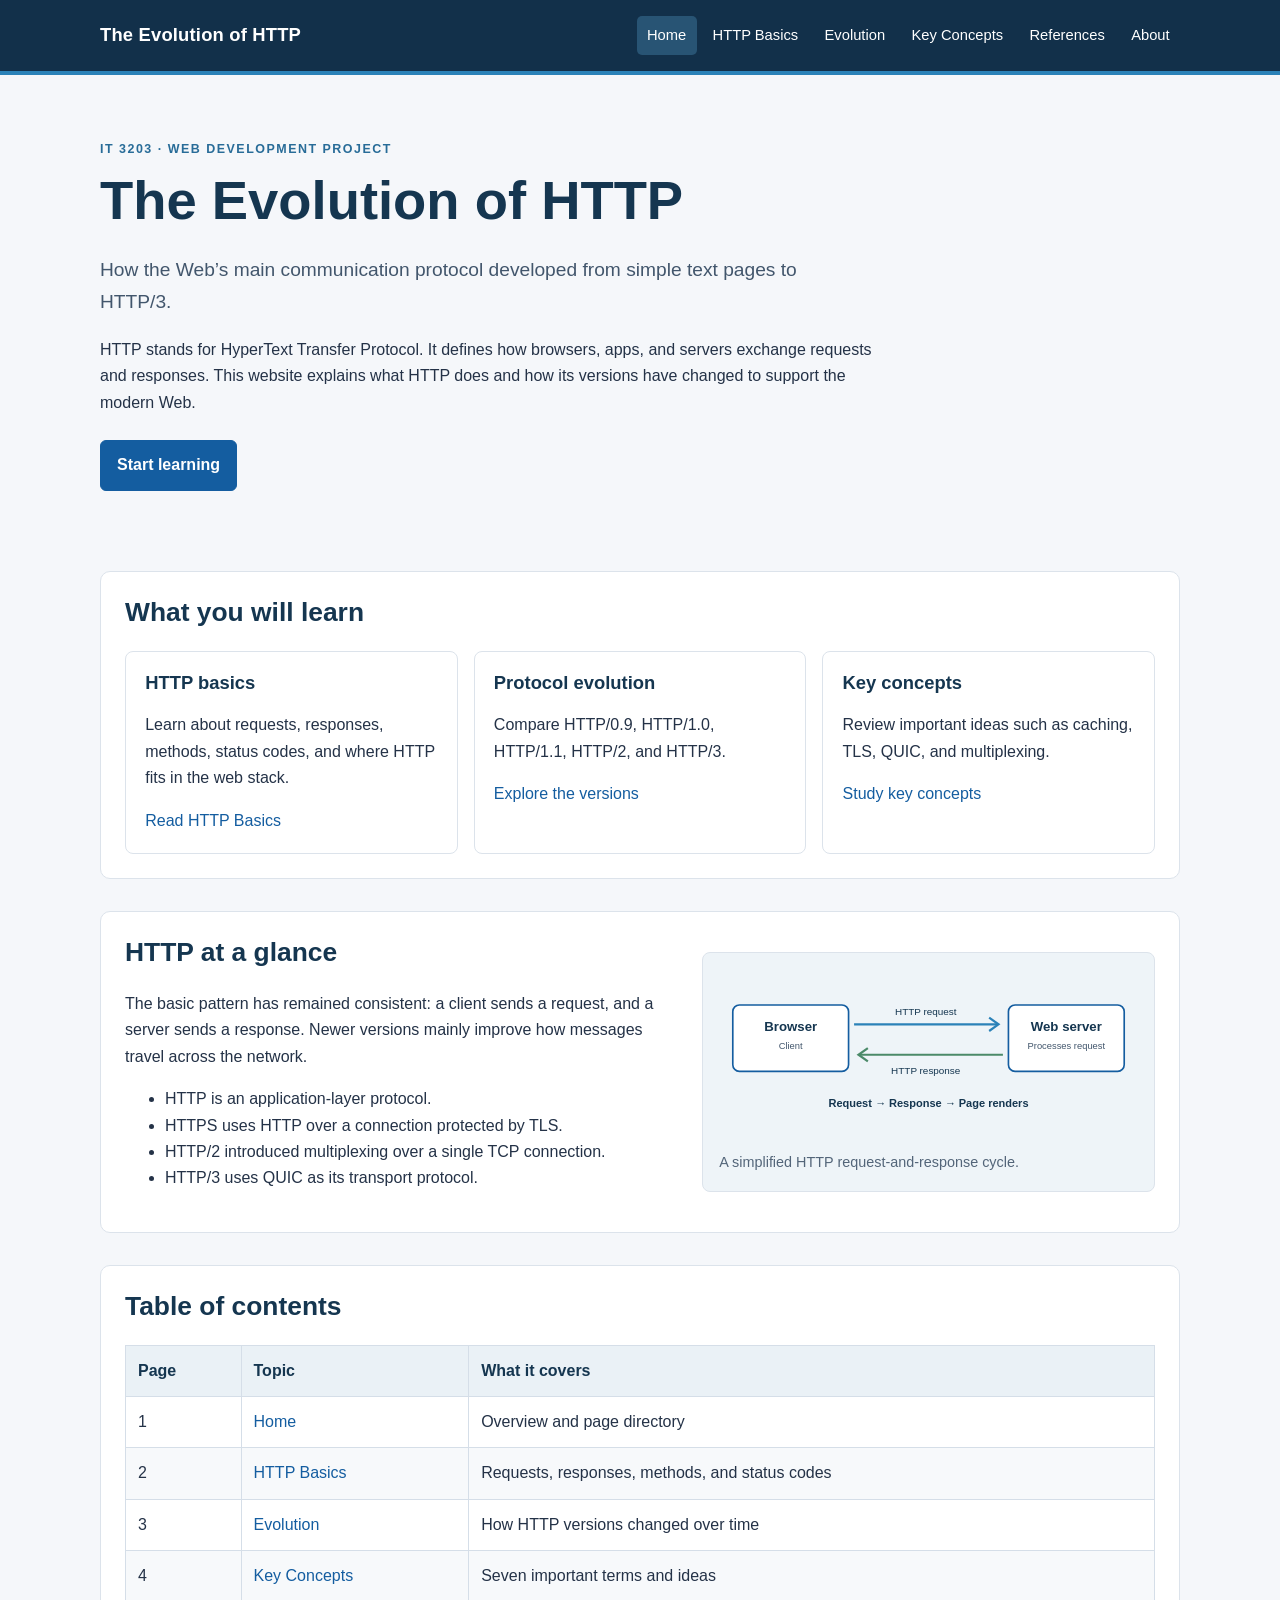
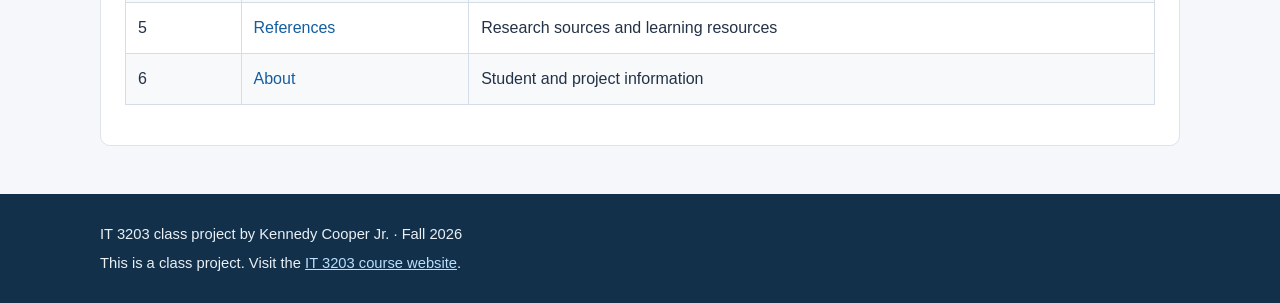
==== index.html @ a8696f0e "Add files via upload" ====
<!DOCTYPE html>
<html lang="en">
<head>
  <meta charset="UTF-8">
  <meta name="viewport" content="width=device-width, initial-scale=1.0">
  <title>The Evolution of HTTP | Home</title>
  <link rel="stylesheet" href="style.css">
</head>
<body>
  <!-- Shared header and navigation keep the site consistent across pages. -->
  <header class="site-header">
    <div class="container header-inner">
      <a class="site-name" href="index.html">The Evolution of HTTP</a>
      <nav aria-label="Main navigation">
        <ul class="nav-list">
          <li><a class="active" href="index.html">Home</a></li>
          <li><a href="basics.html">HTTP Basics</a></li>
          <li><a href="evolution.html">Evolution</a></li>
          <li><a href="concepts.html">Key Concepts</a></li>
          <li><a href="references.html">References</a></li>
          <li><a href="about.html">About</a></li>
        </ul>
      </nav>
    </div>
  </header>

  <main class="container">
    <section class="hero">
      <p class="eyebrow">IT 3203 · Web Development Project</p>
      <h1>The Evolution of HTTP</h1>
      <p class="lead">How the Web’s main communication protocol developed from simple text pages to HTTP/3.</p>
      <p>HTTP stands for HyperText Transfer Protocol. It defines how browsers, apps, and servers exchange requests and responses. This website explains what HTTP does and how its versions have changed to support the modern Web.</p>
      <a class="button-link" href="basics.html">Start learning</a>
    </section>

    <section class="content-section">
      <h2>What you will learn</h2>
      <div class="card-grid">
        <article class="info-card">
          <h3>HTTP basics</h3>
          <p>Learn about requests, responses, methods, status codes, and where HTTP fits in the web stack.</p>
          <a href="basics.html">Read HTTP Basics</a>
        </article>
        <article class="info-card">
          <h3>Protocol evolution</h3>
          <p>Compare HTTP/0.9, HTTP/1.0, HTTP/1.1, HTTP/2, and HTTP/3.</p>
          <a href="evolution.html">Explore the versions</a>
        </article>
        <article class="info-card">
          <h3>Key concepts</h3>
          <p>Review important ideas such as caching, TLS, QUIC, and multiplexing.</p>
          <a href="concepts.html">Study key concepts</a>
        </article>
      </div>
    </section>

    <section class="content-section two-column">
      <div>
        <h2>HTTP at a glance</h2>
        <p>The basic pattern has remained consistent: a client sends a request, and a server sends a response. Newer versions mainly improve how messages travel across the network.</p>
        <ul>
          <li>HTTP is an application-layer protocol.</li>
          <li>HTTPS uses HTTP over a connection protected by TLS.</li>
          <li>HTTP/2 introduced multiplexing over a single TCP connection.</li>
          <li>HTTP/3 uses QUIC as its transport protocol.</li>
        </ul>
      </div>
      <figure class="diagram">
        <img src="http-flow.svg" alt="Diagram showing a browser sending an HTTP request to a web server and receiving a response">
        <figcaption>A simplified HTTP request-and-response cycle.</figcaption>
      </figure>
    </section>

    <section class="content-section">
      <h2>Table of contents</h2>
      <table>
        <thead><tr><th>Page</th><th>Topic</th><th>What it covers</th></tr></thead>
        <tbody>
          <tr><td>1</td><td><a href="index.html">Home</a></td><td>Overview and page directory</td></tr>
          <tr><td>2</td><td><a href="basics.html">HTTP Basics</a></td><td>Requests, responses, methods, and status codes</td></tr>
          <tr><td>3</td><td><a href="evolution.html">Evolution</a></td><td>How HTTP versions changed over time</td></tr>
          <tr><td>4</td><td><a href="concepts.html">Key Concepts</a></td><td>Seven important terms and ideas</td></tr>
          <tr><td>5</td><td><a href="references.html">References</a></td><td>Research sources and learning resources</td></tr>
          <tr><td>6</td><td><a href="about.html">About</a></td><td>Student and project information</td></tr>
        </tbody>
      </table>
    </section>
  </main>

  <!-- The footer identifies this as a class project, as required by the guide. -->
  <footer class="site-footer">
    <div class="container">
      <p>IT 3203 class project by Kennedy Cooper Jr. · Fall 2026</p>
      <p>This is a class project. Visit the <a href="https://ksuweb.github.io/IT3203/">IT 3203 course website</a>.</p>
    </div>
  </footer>
</body>
</html>
---- style.css ----
/* One shared stylesheet for all six pages. */

/* Element selector: establishes readable defaults for the whole site. */
* {
  box-sizing: border-box;
}

body {
  margin: 0;
  font-family: Arial, Helvetica, sans-serif;
  line-height: 1.65;
  color: #243247;
  background: #f5f7fa;
}

img {
  max-width: 100%;
  height: auto;
}

a {
  color: #145da0;
  text-decoration: none;
}

/* Pseudo-class selector: links change appearance when a visitor hovers. */
a:hover {
  color: #0b3a68;
  text-decoration: underline;
}

.container {
  width: min(1080px, 92%);
  margin: 0 auto;
}

.site-header {
  background: #12304a;
  color: #ffffff;
  border-bottom: 4px solid #2b82b8;
}

.header-inner {
  display: flex; /* Flexbox lays out the site title and navigation. */
  align-items: center;
  justify-content: space-between;
  gap: 1rem;
  padding: 1rem 0;
}

.site-name {
  color: #ffffff;
  font-weight: 700;
  font-size: 1.15rem;
  letter-spacing: 0.01em;
}

.site-name:hover {
  color: #dceefa;
}

.nav-list {
  display: flex;
  flex-wrap: wrap;
  gap: 0.35rem;
  list-style: none;
  padding: 0;
  margin: 0;
}

.nav-list a {
  display: block;
  color: #ffffff;
  padding: 0.45rem 0.65rem;
  border-radius: 5px;
  font-size: 0.92rem;
}

.nav-list a:hover,
.nav-list a.active {
  background: #285474;
  text-decoration: none;
}

.hero {
  padding: 4rem 0 3rem;
  max-width: 800px;
}

.eyebrow {
  margin: 0 0 0.5rem;
  color: #286c98;
  text-transform: uppercase;
  font-size: 0.78rem;
  font-weight: 700;
  letter-spacing: 0.12em;
}

h1, h2, h3 {
  line-height: 1.25;
  color: #153650;
}

h1 {
  margin: 0 0 1rem;
  font-size: clamp(2.1rem, 5vw, 3.4rem);
}

h2 {
  margin-top: 0;
  font-size: 1.65rem;
}

h3 {
  font-size: 1.15rem;
}

.lead {
  color: #42566c;
  font-size: 1.2rem;
  max-width: 760px;
}

.button-link {
  display: inline-block;
  margin-top: 0.5rem;
  padding: 0.7rem 1rem;
  color: #ffffff;
  background: #145da0;
  border: 1px solid #145da0;
  border-radius: 6px;
  font-weight: 700;
}

.button-link:hover {
  color: #ffffff;
  background: #0b3a68;
  text-decoration: none;
}

.content-section {
  margin: 2rem 0;
  padding: 1.5rem;
  background: #ffffff;
  border: 1px solid #dce3eb;
  border-radius: 10px;
}

.card-grid {
  display: grid; /* CSS Grid creates even columns for the home-page cards. */
  grid-template-columns: repeat(3, minmax(0, 1fr));
  gap: 1rem;
}

.info-card {
  padding: 1.2rem;
  background: #ffffff;
  border: 1px solid #dce3eb;
  border-radius: 8px;
}

.info-card h2,
.info-card h3 {
  margin-top: 0;
}

.two-column {
  display: grid;
  grid-template-columns: 1.1fr 0.9fr;
  gap: 1.5rem;
  align-items: center;
}

.diagram {
  margin: 0;
  padding: 1rem;
  background: #eef4f8;
  border: 1px solid #dce3eb;
  border-radius: 8px;
}

figcaption {
  margin-top: 0.5rem;
  color: #536579;
  font-size: 0.9rem;
}

table {
  width: 100%;
  border-collapse: collapse;
  margin: 1rem 0;
  background: #ffffff;
}

th, td {
  padding: 0.75rem;
  text-align: left;
  vertical-align: top;
  border: 1px solid #d5dee8;
}

th {
  background: #eaf1f6;
  color: #153650;
}

tbody tr:nth-child(even) {
  background: #f7f9fb;
}

.page-content {
  padding-top: 2.5rem;
  padding-bottom: 2rem;
}

.timeline {
  border-left: 4px solid #2b82b8;
}

.timeline article {
  margin: 0 0 1.5rem;
  padding-left: 1rem;
  border-bottom: 1px solid #e0e6ed;
}

.timeline article:last-child {
  margin-bottom: 0;
  border-bottom: 0;
}

.timeline h2 {
  font-size: 1.3rem;
  margin-bottom: 0.4rem;
}

.concept-list {
  display: grid;
  grid-template-columns: repeat(2, minmax(0, 1fr));
  gap: 1rem;
}

.reference-list li {
  margin-bottom: 0.7rem;
  overflow-wrap: anywhere;
}

.note {
  border-left: 4px solid #2b82b8;
}

.site-footer {
  margin-top: 3rem;
  padding: 1.5rem 0;
  color: #e9f0f6;
  background: #12304a;
  font-size: 0.92rem;
}

.site-footer p {
  margin: 0.25rem 0;
}

.site-footer a {
  color: #b9e0ff;
  text-decoration: underline;
}

/* Class selector: reusable note style and other named sections are above. */

/* Smaller screens: navigation and content columns wrap instead of overflowing. */
@media (max-width: 760px) {
  .header-inner {
    align-items: flex-start;
    flex-direction: column;
  }

  .card-grid,
  .two-column,
  .concept-list {
    grid-template-columns: 1fr;
  }

  .hero {
    padding-top: 2.5rem;
  }

  .content-section {
    padding: 1rem;
  }

  table {
    font-size: 0.9rem;
  }

  th, td {
    padding: 0.5rem;
  }
}
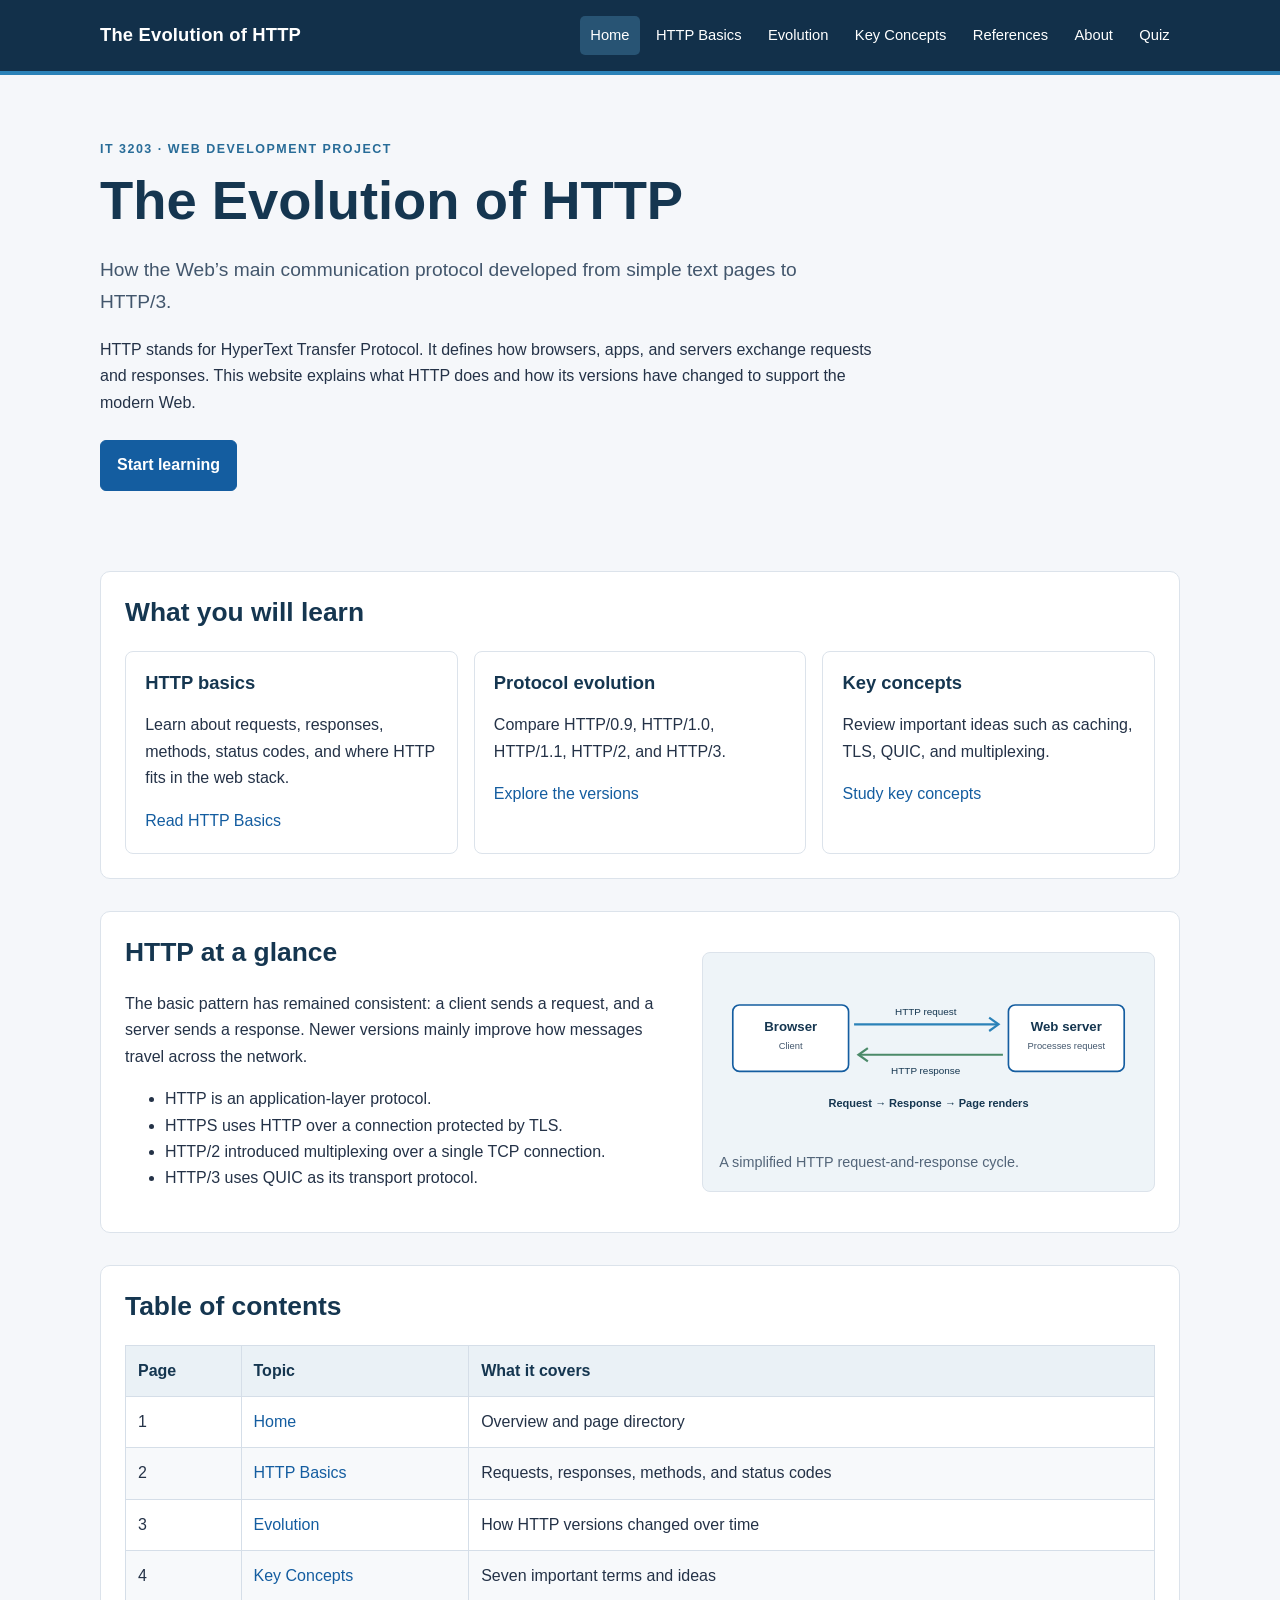
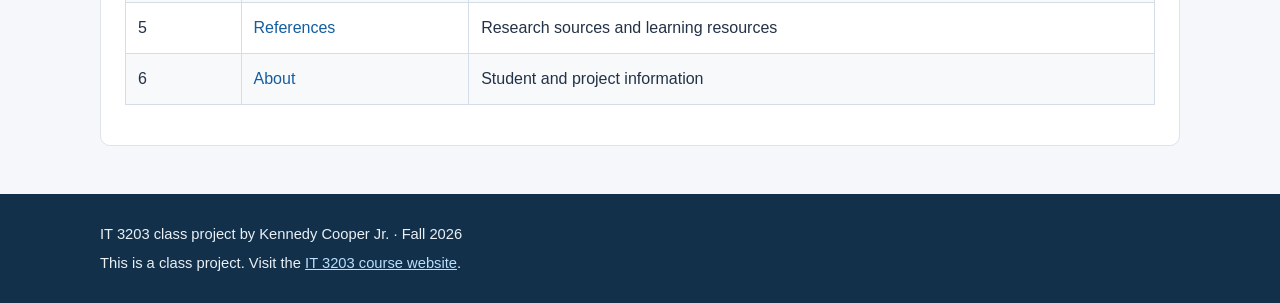
==== commit 74573d39: "Add Quiz link to navigation menu" ====
--- a/index.html
+++ b/index.html
@@ -19,6 +19,8 @@
           <li><a href="concepts.html">Key Concepts</a></li>
           <li><a href="references.html">References</a></li>
           <li><a href="about.html">About</a></li>
+          <li><a href="quiz.html">Quiz</a></li>
+
         </ul>
       </nav>
     </div>
--- a/style.css
+++ b/style.css
@@ -296,3 +296,183 @@
     padding: 0.5rem;
   }
 }
+
+/* ==================================
+   Milestone 2 - HTTP Quiz Styling
+   ================================== */
+
+/* Quiz introduction and timer */
+.quiz-timer {
+  background: #12304a;
+  color: white;
+  padding: 16px;
+  border-radius: 8px;
+  text-align: center;
+  font-size: 1.3rem;
+  margin: 25px 0;
+  font-weight: bold;
+}
+
+#timer {
+  color: #a9e1ff;
+  font-size: 1.5rem;
+}
+
+/* Individual question containers */
+#quizForm fieldset {
+  background: #ffffff;
+  border: 1px solid #d8e1ea;
+  border-radius: 10px;
+  padding: 22px;
+  margin-bottom: 22px;
+  box-shadow: 0 3px 8px rgba(0, 0, 0, 0.05);
+}
+
+#quizForm legend {
+  font-weight: bold;
+  color: #12304a;
+  font-size: 1.05rem;
+  padding: 0 8px;
+}
+
+/* Answer options */
+#quizForm label {
+  display: block;
+  background: #f5f7fa;
+  padding: 12px;
+  margin: 9px 0;
+  border: 1px solid #d8e1ea;
+  border-radius: 6px;
+  cursor: pointer;
+  transition: background 0.2s;
+}
+
+#quizForm label:hover {
+  background: #e4f1fa;
+  border-color: #2b82b8;
+}
+
+#quizForm input[type="radio"],
+#quizForm input[type="checkbox"] {
+  margin-right: 10px;
+  accent-color: #145da0;
+}
+
+/* Fill-in-the-blank answers */
+#quizForm input[type="text"] {
+  width: 100%;
+  padding: 13px;
+  border: 1px solid #b9c9d6;
+  border-radius: 6px;
+  font-size: 1rem;
+  margin-top: 10px;
+}
+
+#quizForm input[type="text"]:focus {
+  outline: 2px solid #2b82b8;
+  border-color: #2b82b8;
+}
+
+/* Submit and reset buttons */
+.quiz-actions {
+  display: flex;
+  flex-wrap: wrap;
+  gap: 15px;
+  margin: 25px 0;
+}
+
+.quiz-actions button {
+  background: #145da0;
+  color: white;
+  border: none;
+  border-radius: 6px;
+  padding: 13px 24px;
+  font-size: 1rem;
+  font-weight: bold;
+  cursor: pointer;
+}
+
+.quiz-actions button:hover {
+  background: #0b3a68;
+}
+
+#resetQuiz {
+  background: #596b7c;
+}
+
+#resetQuiz:hover {
+  background: #354657;
+}
+
+.quiz-actions button:disabled {
+  opacity: 0.5;
+  cursor: not-allowed;
+}
+
+/* Quiz results */
+#results {
+  margin: 25px 0;
+}
+
+#results[hidden] {
+  display: none;
+}
+
+.result-summary {
+  padding: 24px;
+  border-radius: 8px;
+  margin-bottom: 25px;
+  text-align: center;
+}
+
+.quiz-pass .result-summary {
+  background: #e2f5e8;
+  border: 2px solid #27854b;
+  color: #155d32;
+}
+
+.quiz-fail .result-summary {
+  background: #fde8e8;
+  border: 2px solid #c74343;
+  color: #922929;
+}
+
+/* Individual answer feedback */
+.correct-answer,
+.incorrect-answer {
+  background: white;
+  padding: 16px;
+  margin: 12px 0;
+  border-radius: 7px;
+}
+
+.correct-answer {
+  border-left: 5px solid #27854b;
+}
+
+.incorrect-answer {
+  border-left: 5px solid #c74343;
+}
+
+.correct-answer h3 {
+  color: #27854b;
+}
+
+.incorrect-answer h3 {
+  color: #c74343;
+}
+
+/* Mobile-friendly quiz layout */
+@media (max-width: 600px) {
+  #quizForm fieldset {
+    padding: 15px;
+  }
+
+  .quiz-actions {
+    flex-direction: column;
+  }
+
+  .quiz-actions button {
+    width: 100%;
+  }
+}
